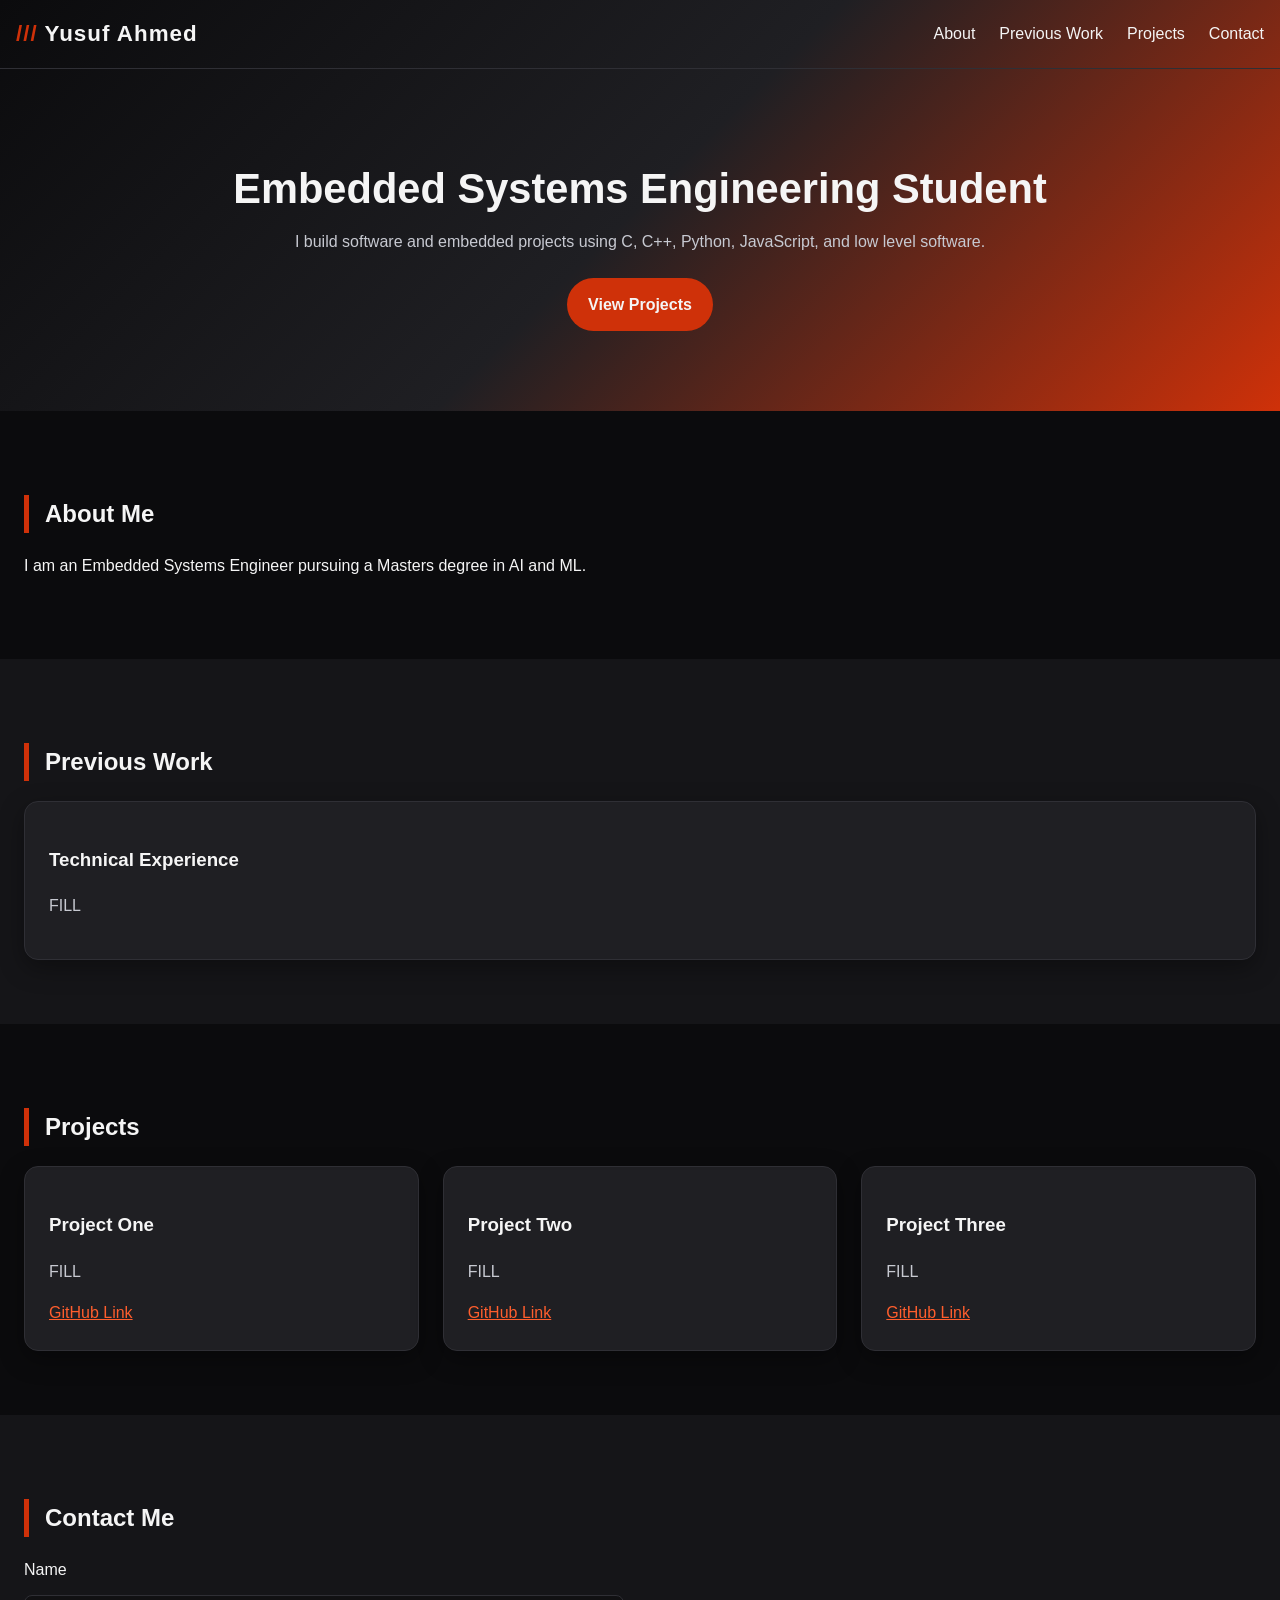
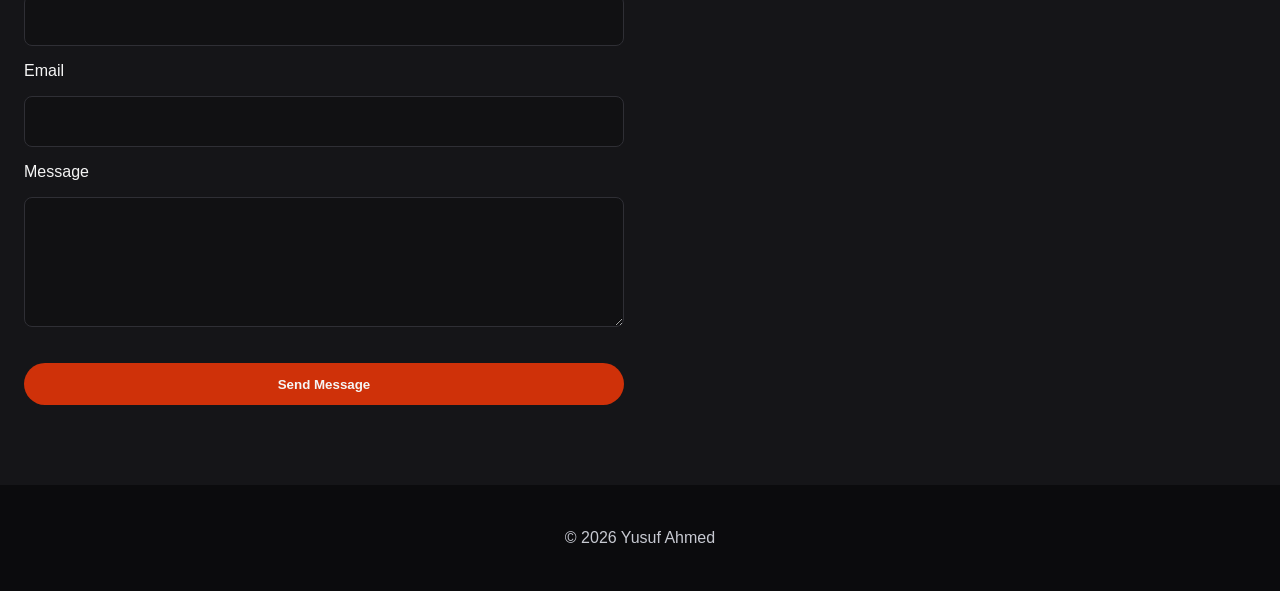
==== index.html @ 7efd563d "Added readme, applied F1 color theme and design" ====
<!doctype html>
<html lang="en">
  <head>
    <meta charset="UTF-8" />
    <meta name="viewport" content="width=device-width, initial-scale=1.0" />
    <title>Yusuf Ahmed | Portfolio</title>
    <link rel="stylesheet" href="styles.css" />
    <script src="script.js" defer></script>
  </head>
  <body>
    <header>
      <nav class="navbar">
        <h1 class="logo">Yusuf Ahmed</h1>

        <button class="menu-toggle" aria-label="Toggle navigation">☰</button>

        <ul class="nav-links">
          <li><a href="#about">About</a></li>
          <li><a href="#work">Previous Work</a></li>
          <li><a href="#projects">Projects</a></li>
          <li><a href="#contact">Contact</a></li>
        </ul>
      </nav>

      <section class="hero">
        <h2>Embedded Systems Engineering Student</h2>
        <p>
          I build software and embedded projects using C, C++, Python,
          JavaScript, and low level software.
        </p>
        <a href="#projects" class="button">View Projects</a>
      </section>
    </header>

    <main>
      <section id="about" class="section">
        <h2>About Me</h2>
        <p>
          I am an Embedded Systems Engineer pursuing a Masters degree in AI and
          ML.
        </p>
      </section>

      <section id="work" class="section alt-section">
        <h2>Previous Work</h2>
        <div class="card">
          <h3>Technical Experience</h3>
          <p>FILL</p>
        </div>
      </section>

      <section id="projects" class="section">
        <h2>Projects</h2>

        <div class="project-grid">
          <article class="card">
            <h3>Project One</h3>
            <p>FILL</p>
            <a href="#" target="_blank">GitHub Link</a>
          </article>

          <article class="card">
            <h3>Project Two</h3>
            <p>FILL</p>
            <a href="#" target="_blank">GitHub Link</a>
          </article>

          <article class="card">
            <h3>Project Three</h3>
            <p>FILL</p>
            <a href="#" target="_blank">GitHub Link</a>
          </article>
        </div>
      </section>

      <section id="contact" class="section alt-section">
        <h2>Contact Me</h2>

        <form id="contact-form">
          <label for="name">Name</label>
          <input type="text" id="name" name="name" />

          <label for="email">Email</label>
          <input type="email" id="email" name="email" />

          <label for="message">Message</label>
          <textarea id="message" name="message"></textarea>

          <button type="submit" class="button">Send Message</button>
        </form>

        <p id="form-status" aria-live="polite"></p>
      </section>
    </main>

    <footer>
      <p>&copy; 2026 Yusuf Ahmed</p>
    </footer>
  </body>
</html>
---- styles.css ----
:root {
  --c-text: #f5f5f5;
  --c-muted: #c7c9d1;
  --c-bg: #0b0b0d;
  --c-bg-alt: #151518;
  --c-card: #1f1f23;
  --c-border: #2f2f35;
  --c-rev: #cf3109;
  --c-rev-bright: #ff5e2d;
  --c-input-bg: #111113;
  --c-shadow: rgba(0, 0, 0, 0.35);
}

* {
  box-sizing: border-box;
}

html {
  scroll-behavior: smooth;
}

body {
  margin: 0;
  font-family: Arial, Helvetica, sans-serif;
  line-height: 1.6;
  color: var(--c-text);
  background-color: var(--c-bg);
}

header {
  background: linear-gradient(135deg, var(--c-bg), var(--c-card), var(--c-rev));
  color: var(--c-text);
}

.navbar {
  display: flex;
  justify-content: space-between;
  align-items: center;
  padding: 1rem;
  border-bottom: 1px solid var(--c-border);
}

.logo {
  margin: 0;
  font-size: 1.4rem;
  letter-spacing: 1px;
}

.logo::before {
  content: "/// ";
  color: var(--c-rev);
}

.nav-links {
  display: flex;
  gap: 1.5rem;
  list-style: none;
  margin: 0;
  padding: 0;
}

.nav-links a {
  color: var(--c-text);
  text-decoration: none;
}

.nav-links a:hover {
  color: var(--c-rev-bright);
}

.menu-toggle {
  display: none;
  font-size: 1.5rem;
  background: none;
  color: var(--c-text);
  border: none;
  cursor: pointer;
}

.hero {
  padding: 6rem 1.5rem 5rem;
  text-align: center;
}

.hero h2 {
  max-width: 850px;
  margin: 0 auto 1rem;
  font-size: 2.6rem;
  line-height: 1.15;
}

.hero p {
  max-width: 700px;
  margin: 0 auto;
  color: var(--c-muted);
}

.button {
  display: inline-block;
  margin-top: 1.5rem;
  padding: 0.85rem 1.35rem;
  background-color: var(--c-rev);
  color: var(--c-text);
  text-decoration: none;
  border: none;
  border-radius: 999px;
  cursor: pointer;
  font-weight: bold;
}

.button:hover {
  background-color: var(--c-rev-bright);
}

.section {
  padding: 4rem 1.5rem;
  background-color: var(--c-bg);
}

.alt-section {
  background-color: var(--c-bg-alt);
}

.section h2 {
  border-left: 5px solid var(--c-rev);
  padding-left: 1rem;
}

.card {
  background: var(--c-card);
  padding: 1.5rem;
  border-radius: 14px;
  border: 1px solid var(--c-border);
  box-shadow: 0 8px 24px var(--c-shadow);
}

.card h3 {
  color: var(--c-text);
}

.card p {
  color: var(--c-muted);
}

.card a {
  color: var(--c-rev-bright);
}

.project-grid {
  display: grid;
  grid-template-columns: repeat(3, 1fr);
  gap: 1.5rem;
}

form {
  max-width: 600px;
  display: flex;
  flex-direction: column;
  gap: 0.75rem;
}

input,
textarea {
  padding: 0.75rem;
  border: 1px solid var(--c-border);
  border-radius: 8px;
  font: inherit;
  background-color: var(--c-input-bg);
  color: var(--c-text);
}

input:focus,
textarea:focus {
  outline: 2px solid var(--c-rev);
}

textarea {
  min-height: 130px;
}

#form-status {
  font-weight: bold;
  margin-top: 1rem;
}

footer {
  text-align: center;
  padding: 1.5rem;
  background: var(--c-bg);
  color: var(--c-muted);
}

@media (max-width: 768px) {
  .menu-toggle {
    display: block;
  }

  .nav-links {
    display: none;
    flex-direction: column;
    width: 100%;
    margin-top: 1rem;
  }

  .nav-links.show {
    display: flex;
  }

  .navbar {
    align-items: flex-start;
    flex-wrap: wrap;
  }

  .project-grid {
    grid-template-columns: 1fr;
  }

  .hero {
    padding: 4rem 1.5rem;
  }

  .section {
    padding: 3rem 1.5rem;
  }

  .hero h2 {
    font-size: 1.9rem;
  }
}
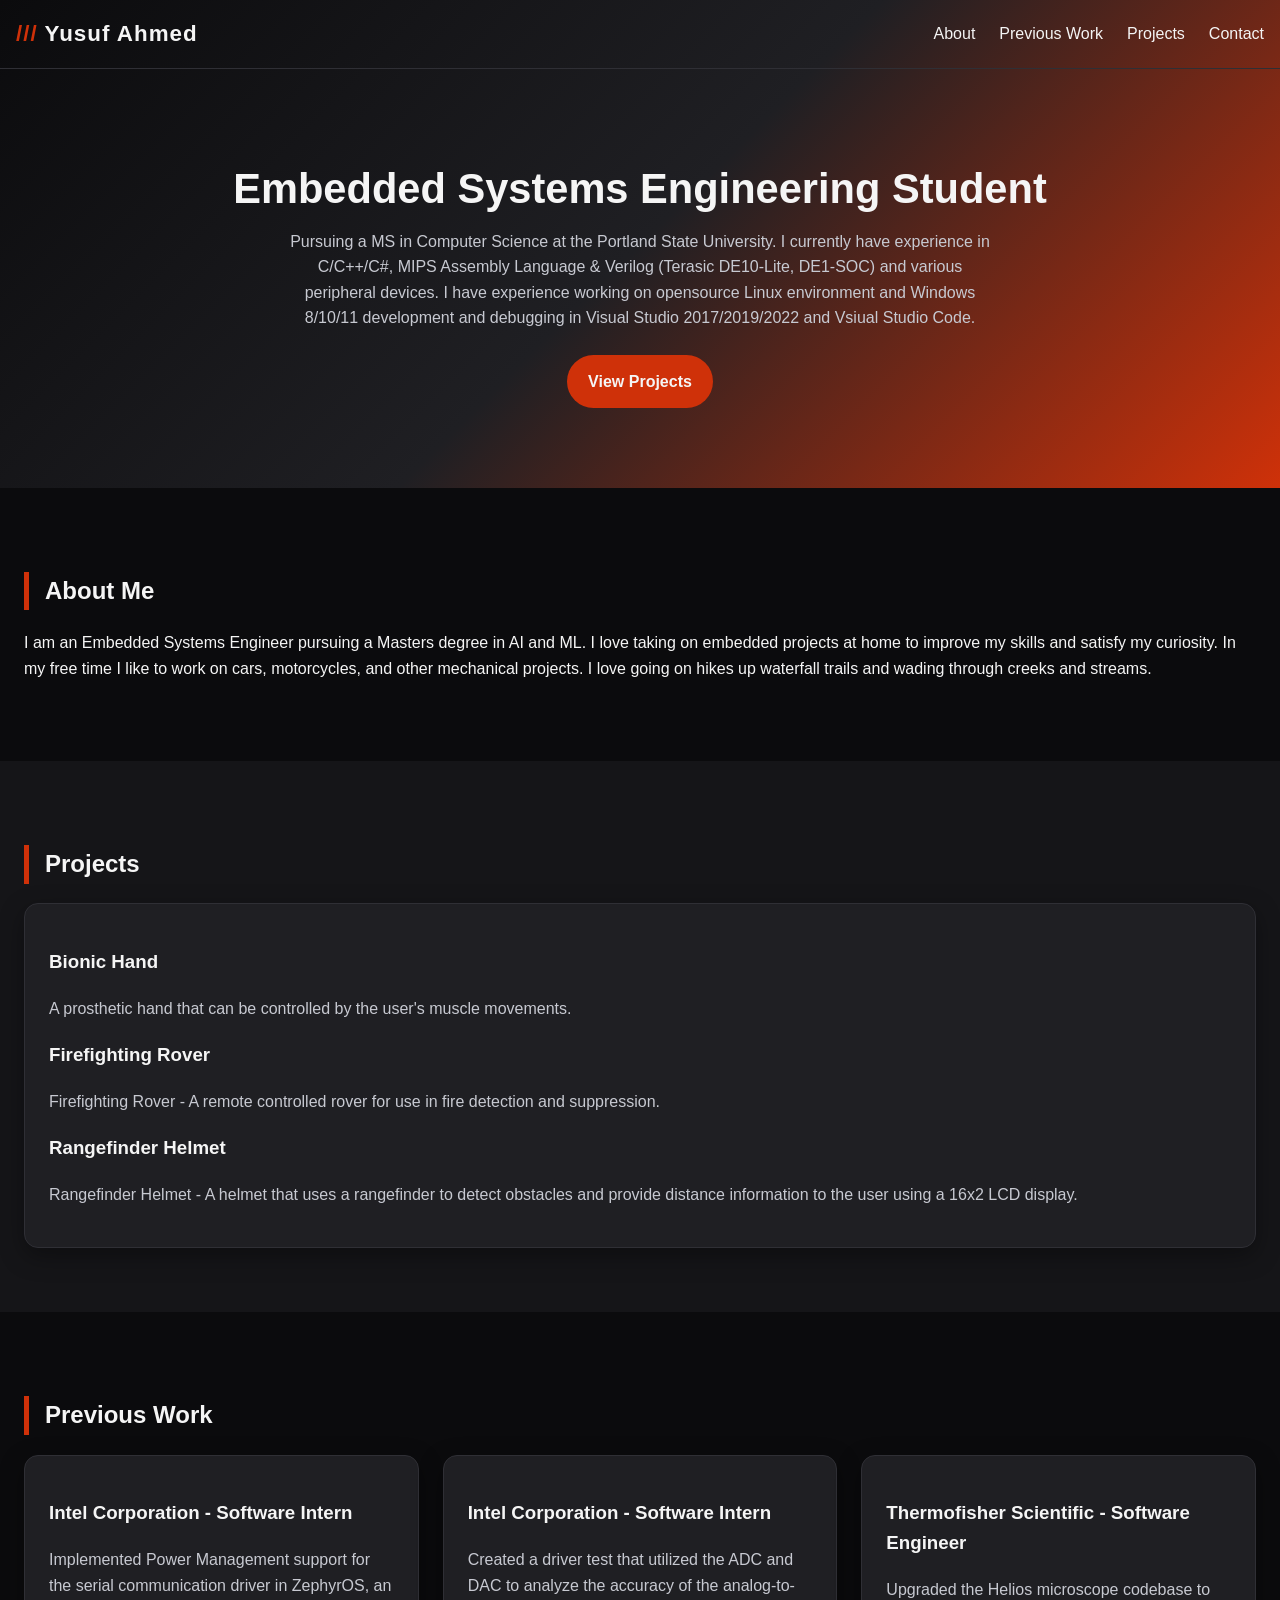
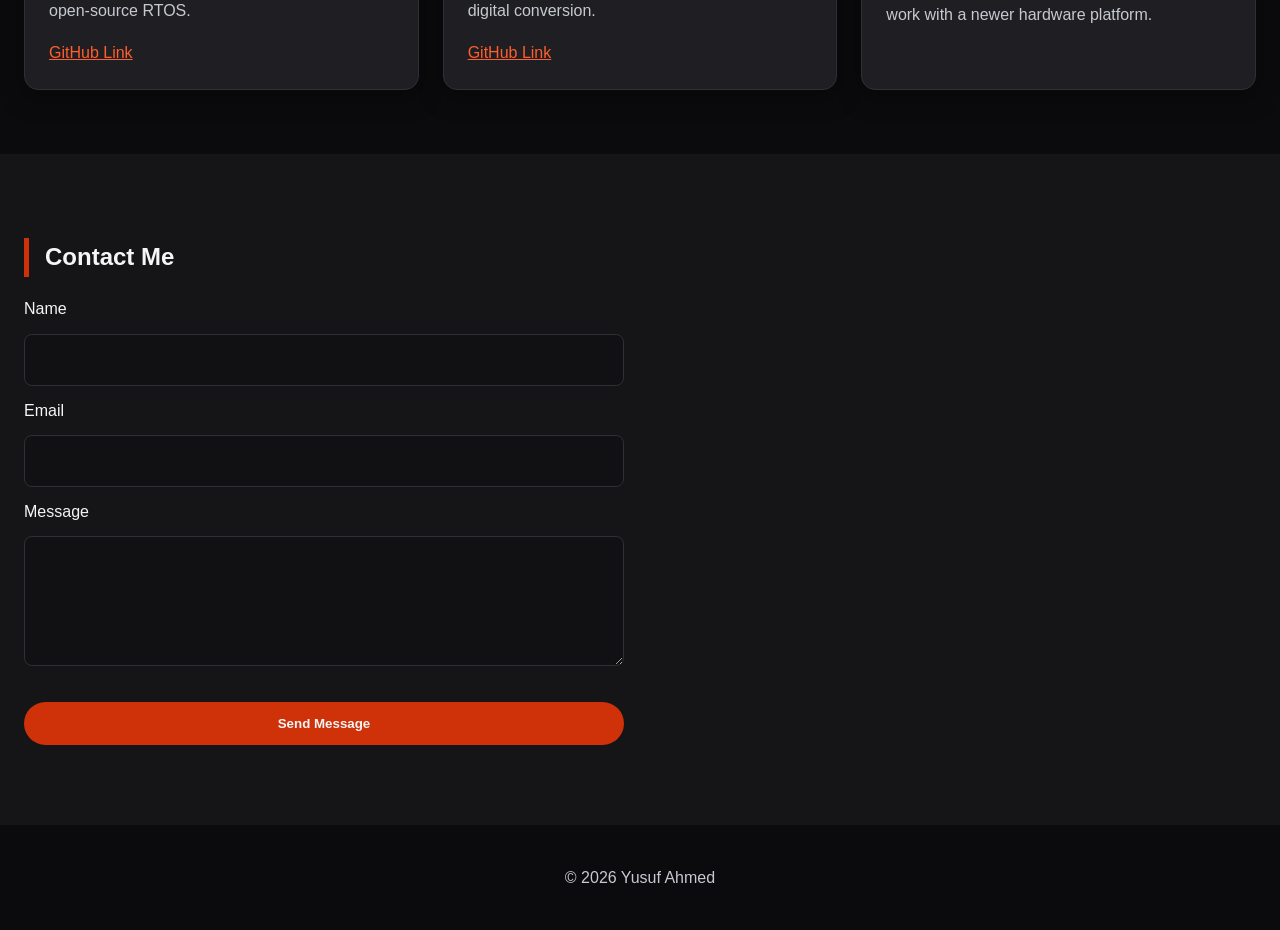
==== commit c3e0596c: "switched projects and work experience to better match my background, filled in some data in all area" ====
--- a/index.html
+++ b/index.html
@@ -25,10 +25,14 @@
       <section class="hero">
         <h2>Embedded Systems Engineering Student</h2>
         <p>
-          I build software and embedded projects using C, C++, Python,
-          JavaScript, and low level software.
+          Pursuing a MS in Computer Science at the Portland State University. I
+          currently have experience in C/C++/C#, MIPS Assembly Language &
+          Verilog (Terasic DE10-Lite, DE1-SOC) and various peripheral devices. I
+          have experience working on opensource Linux environment and Windows
+          8/10/11 development and debugging in Visual Studio 2017/2019/2022 and
+          Vsiual Studio Code.
+          <a href="#projects" class="button">View Projects</a>
         </p>
-        <a href="#projects" class="button">View Projects</a>
       </section>
     </header>
 
@@ -37,38 +41,70 @@
         <h2>About Me</h2>
         <p>
           I am an Embedded Systems Engineer pursuing a Masters degree in AI and
-          ML.
+          ML. I love taking on embedded projects at home to improve my skills
+          and satisfy my curiosity. In my free time I like to work on cars,
+          motorcycles, and other mechanical projects. I love going on hikes up
+          waterfall trails and wading through creeks and streams.
         </p>
       </section>
 
-      <section id="work" class="section alt-section">
-        <h2>Previous Work</h2>
+      <section id="projects" class="section alt-section">
+        <h2>Projects</h2>
         <div class="card">
-          <h3>Technical Experience</h3>
-          <p>FILL</p>
+          <h3>Bionic Hand</h3>
+          <p>
+            A prosthetic hand that can be controlled by the user's muscle
+            movements.
+          </p>
+          <h3>Firefighting Rover</h3>
+          <p>
+            Firefighting Rover - A remote controlled rover for use in fire
+            detection and suppression.
+          </p>
+          <h3>Rangefinder Helmet</h3>
+          <p>
+            Rangefinder Helmet - A helmet that uses a rangefinder to detect
+            obstacles and provide distance information to the user using a 16x2
+            LCD display.
+          </p>
         </div>
       </section>
 
-      <section id="projects" class="section">
-        <h2>Projects</h2>
-
+      <section id="work" class="section">
+        <h2>Previous Work</h2>
         <div class="project-grid">
           <article class="card">
-            <h3>Project One</h3>
-            <p>FILL</p>
-            <a href="#" target="_blank">GitHub Link</a>
+            <h3>Intel Corporation - Software Intern</h3>
+            <p>
+              Implemented Power Management support for the serial communication
+              driver in ZephyrOS, an open-source RTOS.
+            </p>
+            <a
+              href="https://github.com/zephyrproject-rtos/zephyr/commit/3f0fc7fe6b8ff6fc7ca6cccbd40c4fb7349f5fe3"
+              target="_blank"
+              >GitHub Link</a
+            >
           </article>
 
           <article class="card">
-            <h3>Project Two</h3>
-            <p>FILL</p>
-            <a href="#" target="_blank">GitHub Link</a>
+            <h3>Intel Corporation - Software Intern</h3>
+            <p>
+              Created a driver test that utilized the ADC and DAC to analyze the
+              accuracy of the analog-to-digital conversion.
+            </p>
+            <a
+              href="https://github.com/zephyrproject-rtos/zephyr/commit/f22d30b853ebbf2189874e088586ce1f59cdff1e"
+              target="_blank"
+              >GitHub Link</a
+            >
           </article>
 
           <article class="card">
-            <h3>Project Three</h3>
-            <p>FILL</p>
-            <a href="#" target="_blank">GitHub Link</a>
+            <h3>Thermofisher Scientific - Software Engineer</h3>
+            <p>
+              Upgraded the Helios microscope codebase to work with a newer
+              hardware platform.
+            </p>
           </article>
         </div>
       </section>
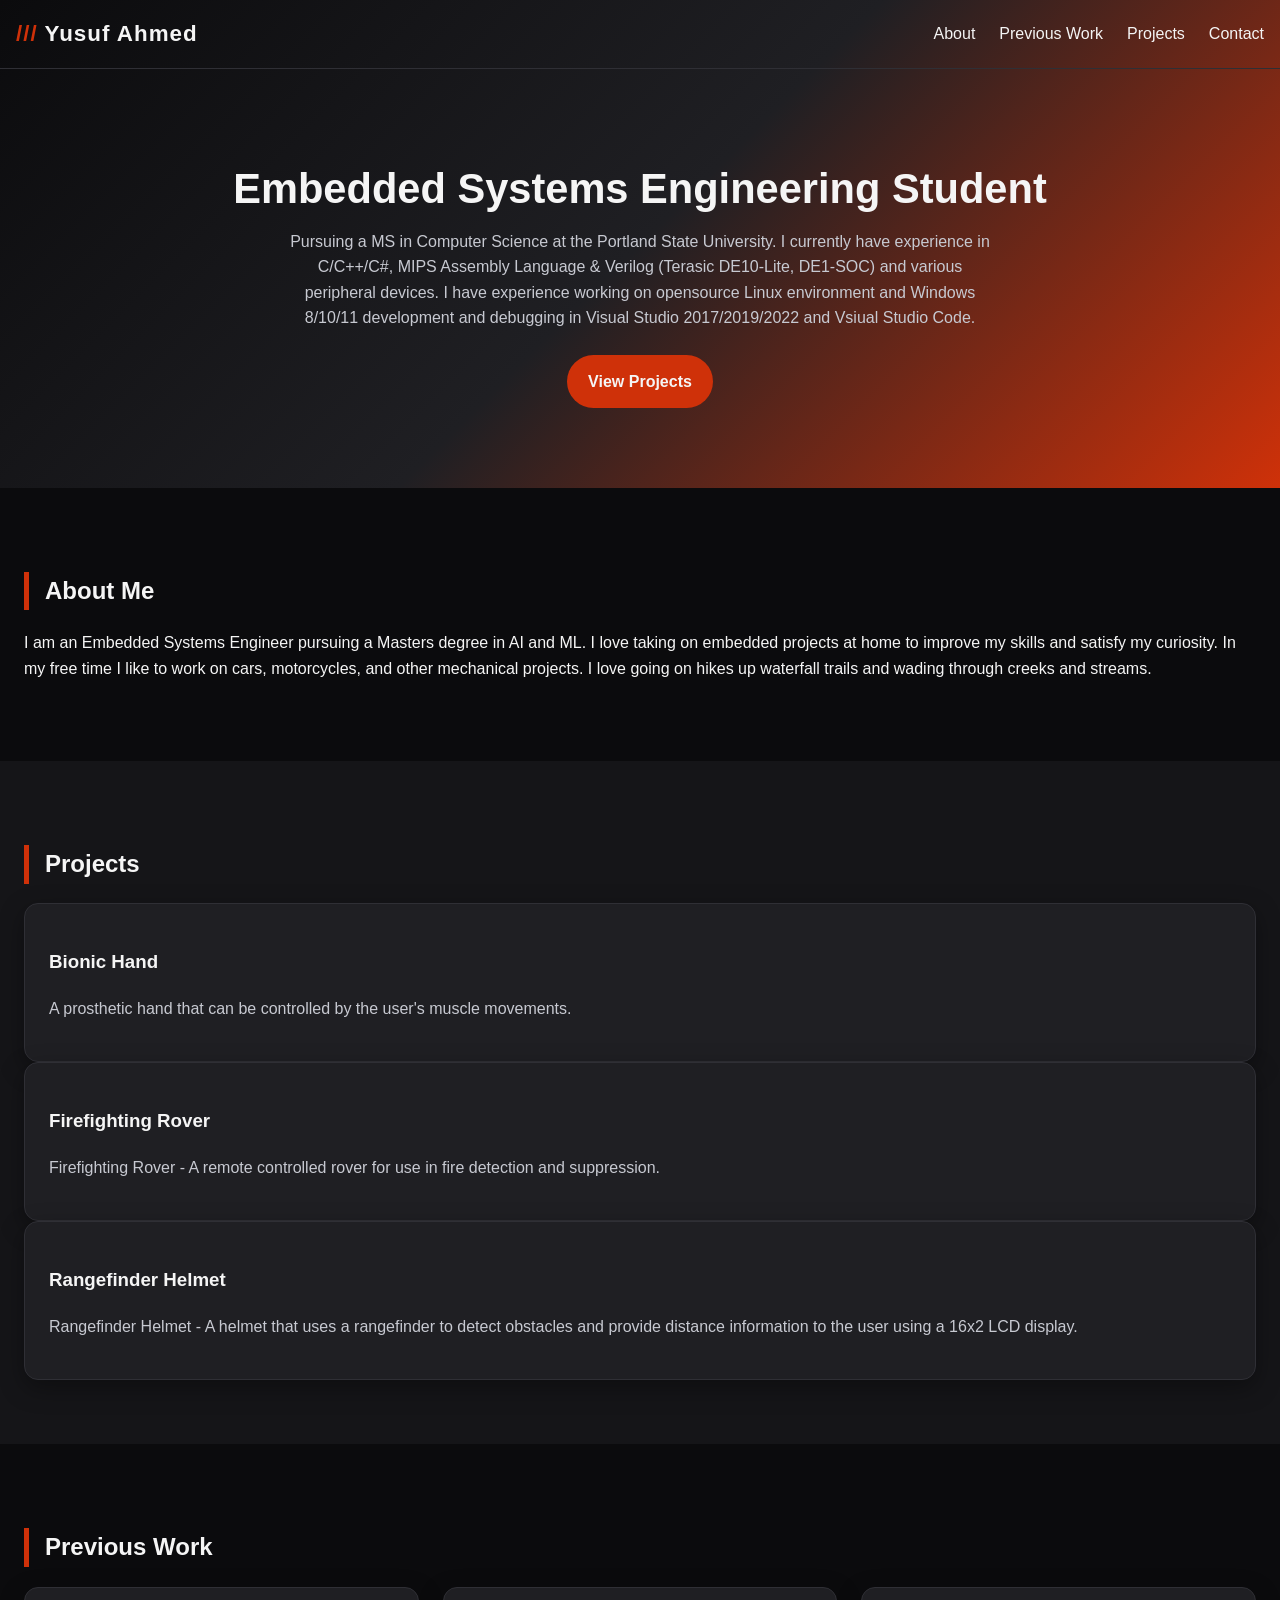
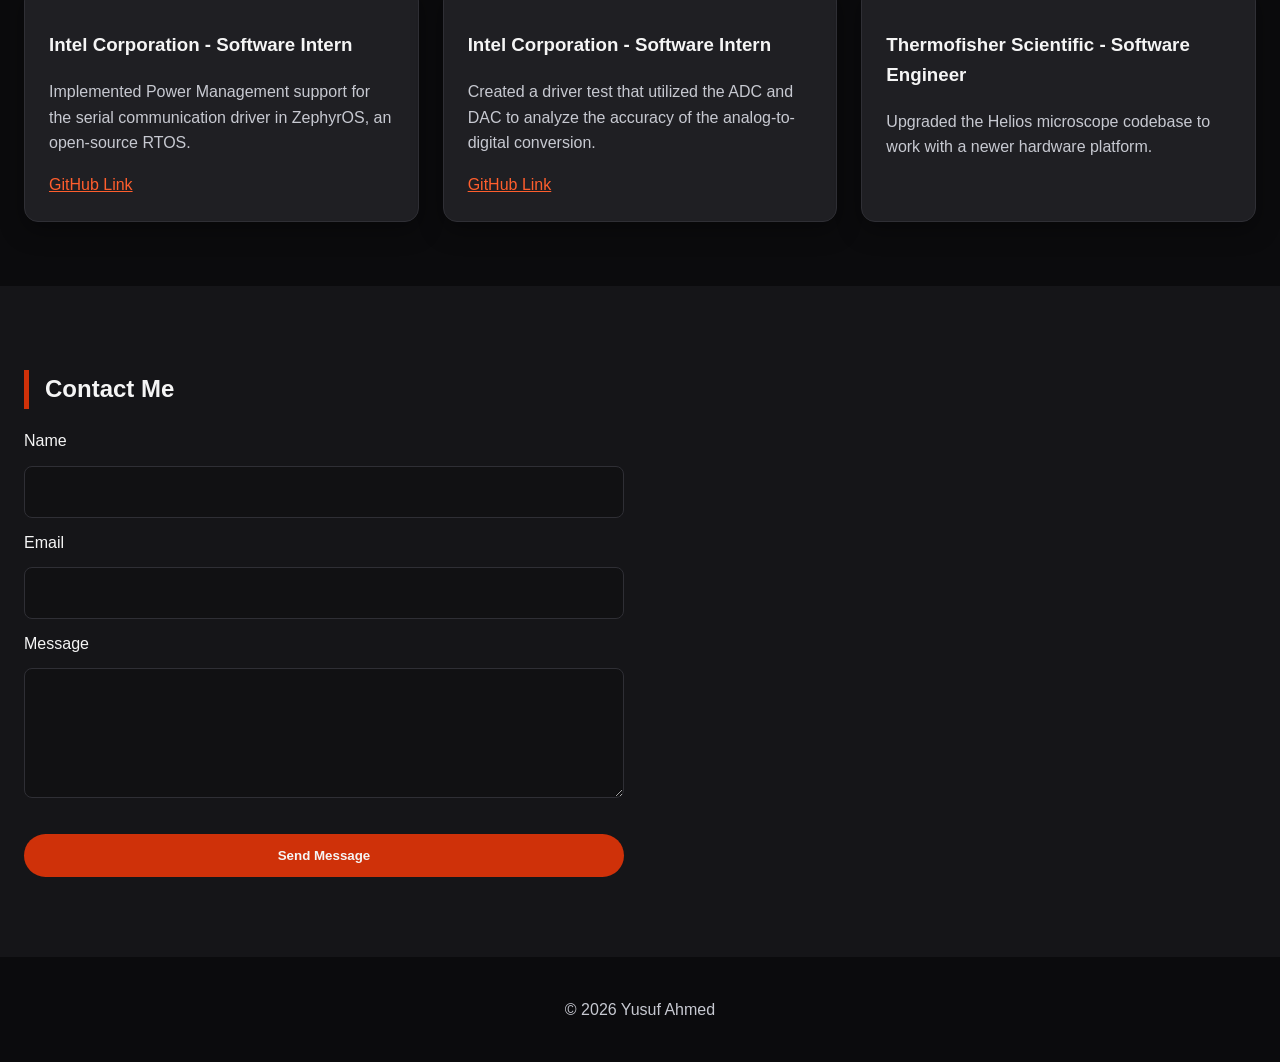
==== commit 53e1c487: "Separated projects out into their own cards" ====
--- a/index.html
+++ b/index.html
@@ -50,24 +50,28 @@
 
       <section id="projects" class="section alt-section">
         <h2>Projects</h2>
-        <div class="card">
+        <article class="card">
           <h3>Bionic Hand</h3>
           <p>
             A prosthetic hand that can be controlled by the user's muscle
             movements.
           </p>
+        </article>
+        <article class="card">
           <h3>Firefighting Rover</h3>
           <p>
             Firefighting Rover - A remote controlled rover for use in fire
             detection and suppression.
           </p>
+        </article>
+        <article class="card">
           <h3>Rangefinder Helmet</h3>
           <p>
             Rangefinder Helmet - A helmet that uses a rangefinder to detect
             obstacles and provide distance information to the user using a 16x2
             LCD display.
           </p>
-        </div>
+        </article>
       </section>
 
       <section id="work" class="section">
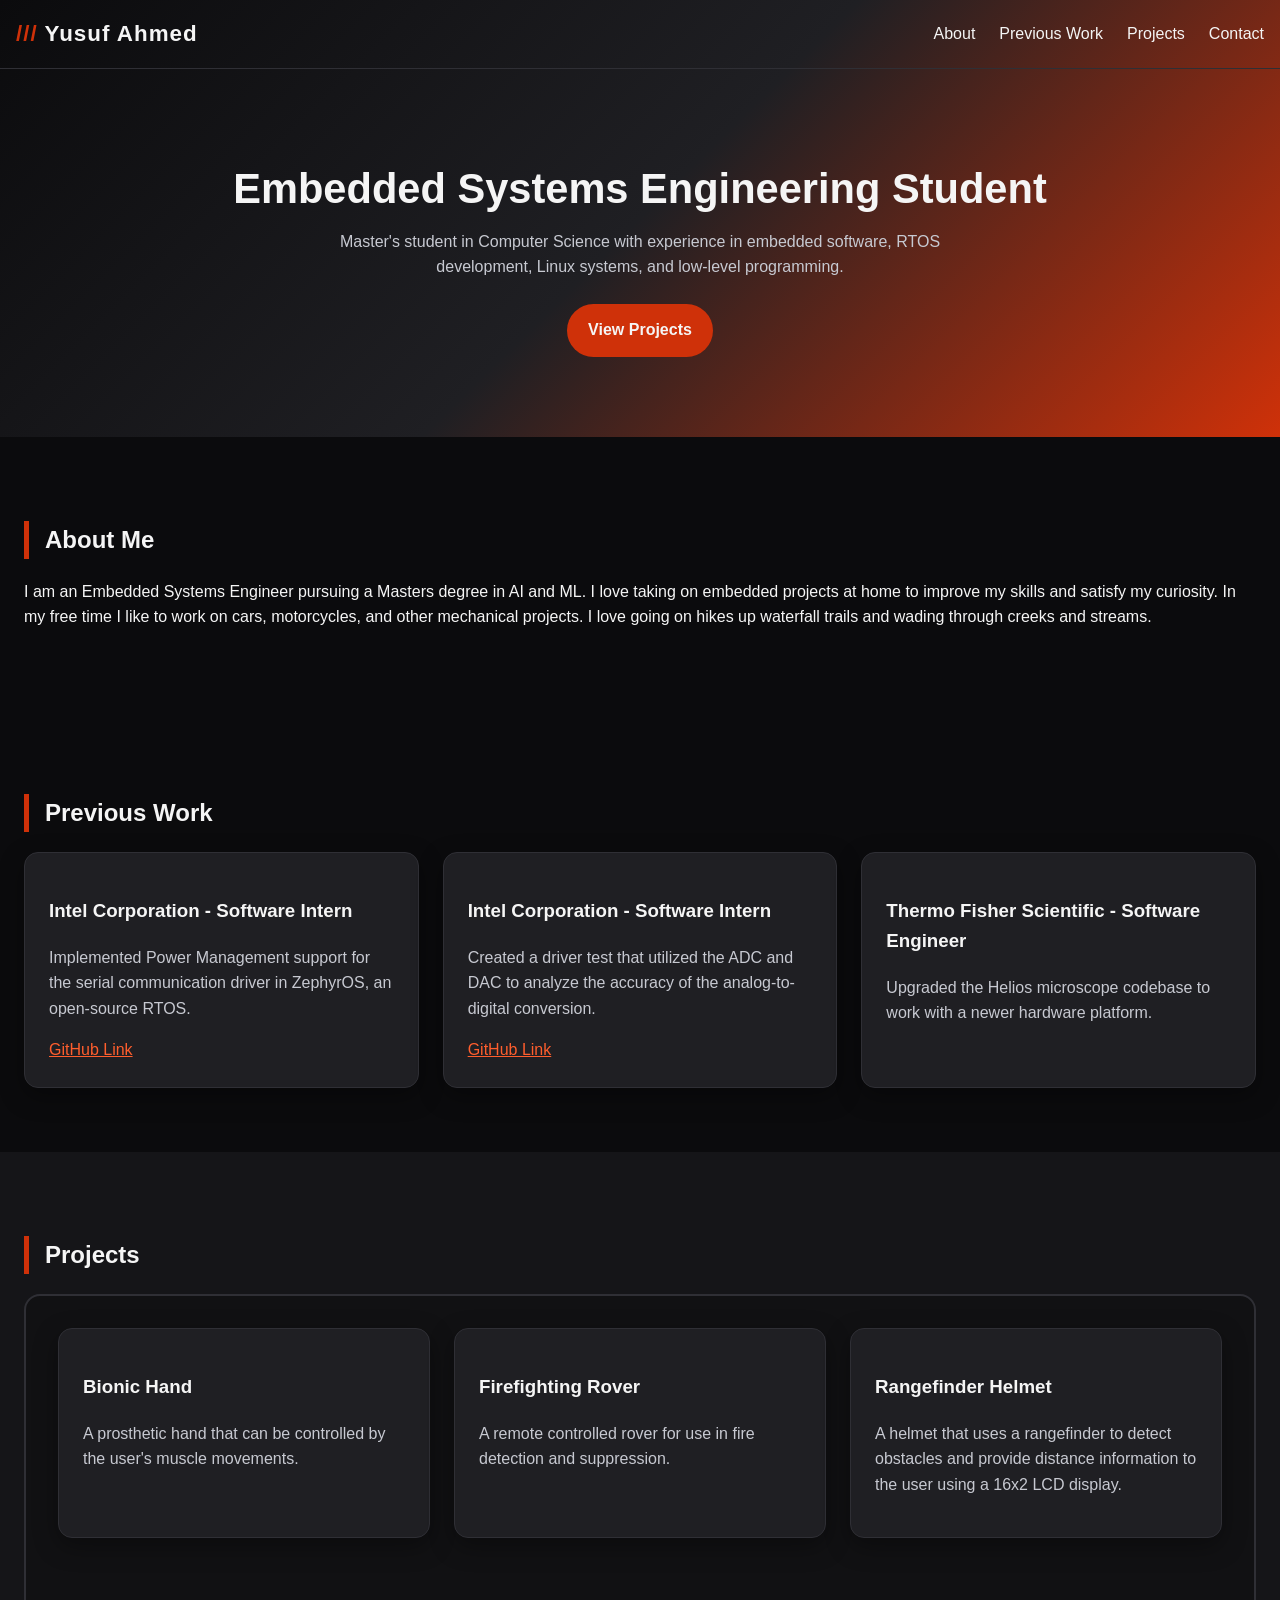
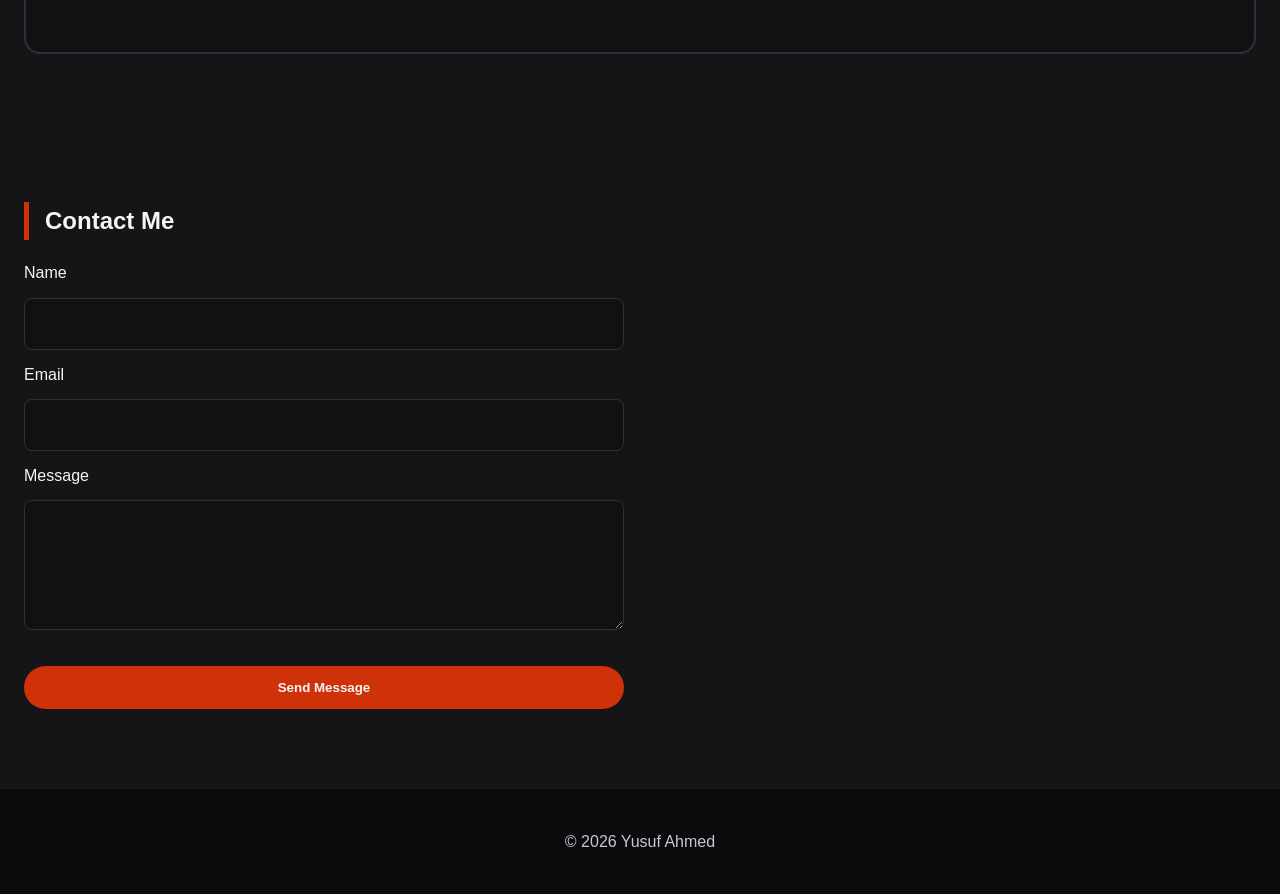
==== commit 44fbca64: "Added garage opening animation to project cards" ====
--- a/index.html
+++ b/index.html
@@ -7,6 +7,7 @@
     <link rel="stylesheet" href="styles.css" />
     <script src="script.js" defer></script>
   </head>
+
   <body>
     <header>
       <nav class="navbar">
@@ -25,14 +26,10 @@
       <section class="hero">
         <h2>Embedded Systems Engineering Student</h2>
         <p>
-          Pursuing a MS in Computer Science at the Portland State University. I
-          currently have experience in C/C++/C#, MIPS Assembly Language &
-          Verilog (Terasic DE10-Lite, DE1-SOC) and various peripheral devices. I
-          have experience working on opensource Linux environment and Windows
-          8/10/11 development and debugging in Visual Studio 2017/2019/2022 and
-          Vsiual Studio Code.
-          <a href="#projects" class="button">View Projects</a>
+          Master's student in Computer Science with experience in embedded
+          software, RTOS development, Linux systems, and low-level programming.
         </p>
+        <a href="#projects" class="button">View Projects</a>
       </section>
     </header>
 
@@ -48,34 +45,9 @@
         </p>
       </section>
 
-      <section id="projects" class="section alt-section">
-        <h2>Projects</h2>
-        <article class="card">
-          <h3>Bionic Hand</h3>
-          <p>
-            A prosthetic hand that can be controlled by the user's muscle
-            movements.
-          </p>
-        </article>
-        <article class="card">
-          <h3>Firefighting Rover</h3>
-          <p>
-            Firefighting Rover - A remote controlled rover for use in fire
-            detection and suppression.
-          </p>
-        </article>
-        <article class="card">
-          <h3>Rangefinder Helmet</h3>
-          <p>
-            Rangefinder Helmet - A helmet that uses a rangefinder to detect
-            obstacles and provide distance information to the user using a 16x2
-            LCD display.
-          </p>
-        </article>
-      </section>
-
       <section id="work" class="section">
         <h2>Previous Work</h2>
+
         <div class="project-grid">
           <article class="card">
             <h3>Intel Corporation - Software Intern</h3>
@@ -86,6 +58,7 @@
             <a
               href="https://github.com/zephyrproject-rtos/zephyr/commit/3f0fc7fe6b8ff6fc7ca6cccbd40c4fb7349f5fe3"
               target="_blank"
+              rel="noopener noreferrer"
               >GitHub Link</a
             >
           </article>
@@ -99,17 +72,54 @@
             <a
               href="https://github.com/zephyrproject-rtos/zephyr/commit/f22d30b853ebbf2189874e088586ce1f59cdff1e"
               target="_blank"
+              rel="noopener noreferrer"
               >GitHub Link</a
             >
           </article>
 
           <article class="card">
-            <h3>Thermofisher Scientific - Software Engineer</h3>
+            <h3>Thermo Fisher Scientific - Software Engineer</h3>
             <p>
               Upgraded the Helios microscope codebase to work with a newer
               hardware platform.
             </p>
           </article>
+        </div>
+      </section>
+
+      <section id="projects" class="section alt-section garage-section">
+        <h2>Projects</h2>
+
+        <div class="garage">
+          <div class="garage-door">
+            <p>Project Garage</p>
+          </div>
+
+          <div class="project-grid garage-content">
+            <article class="card">
+              <h3>Bionic Hand</h3>
+              <p>
+                A prosthetic hand that can be controlled by the user's muscle
+                movements.
+              </p>
+            </article>
+
+            <article class="card">
+              <h3>Firefighting Rover</h3>
+              <p>
+                A remote controlled rover for use in fire detection and
+                suppression.
+              </p>
+            </article>
+
+            <article class="card">
+              <h3>Rangefinder Helmet</h3>
+              <p>
+                A helmet that uses a rangefinder to detect obstacles and provide
+                distance information to the user using a 16x2 LCD display.
+              </p>
+            </article>
+          </div>
         </div>
       </section>
 
--- a/styles.css
+++ b/styles.css
@@ -227,3 +227,55 @@
     font-size: 1.9rem;
   }
 }
+
+.garage {
+  position: relative;
+  overflow: hidden;
+  min-height: 360px;
+  border: 2px solid #2f2f35;
+  border-radius: 16px;
+  background-color: #111113;
+}
+
+.garage-door {
+  position: absolute;
+  inset: 0;
+  z-index: 2;
+  display: flex;
+  justify-content: center;
+  align-items: center;
+  background: repeating-linear-gradient(
+    to bottom,
+    #2f2f35,
+    #2f2f35 18px,
+    #1f1f23 18px,
+    #1f1f23 36px
+  );
+  border-bottom: 4px solid #b11226;
+  transition: transform 0.25s ease;
+}
+
+.garage-door p {
+  color: #f5f5f5;
+  font-weight: bold;
+  letter-spacing: 3px;
+  text-transform: uppercase;
+}
+
+.garage-content {
+  opacity: 0;
+  transform: translateY(30px);
+  padding: 2rem;
+  transition:
+    opacity 0.8s ease,
+    transform 0.8s ease;
+}
+
+.garage.open .garage-door {
+  transform: translateY(-100%);
+}
+
+.garage.open .garage-content {
+  opacity: 1;
+  transform: translateY(0);
+}
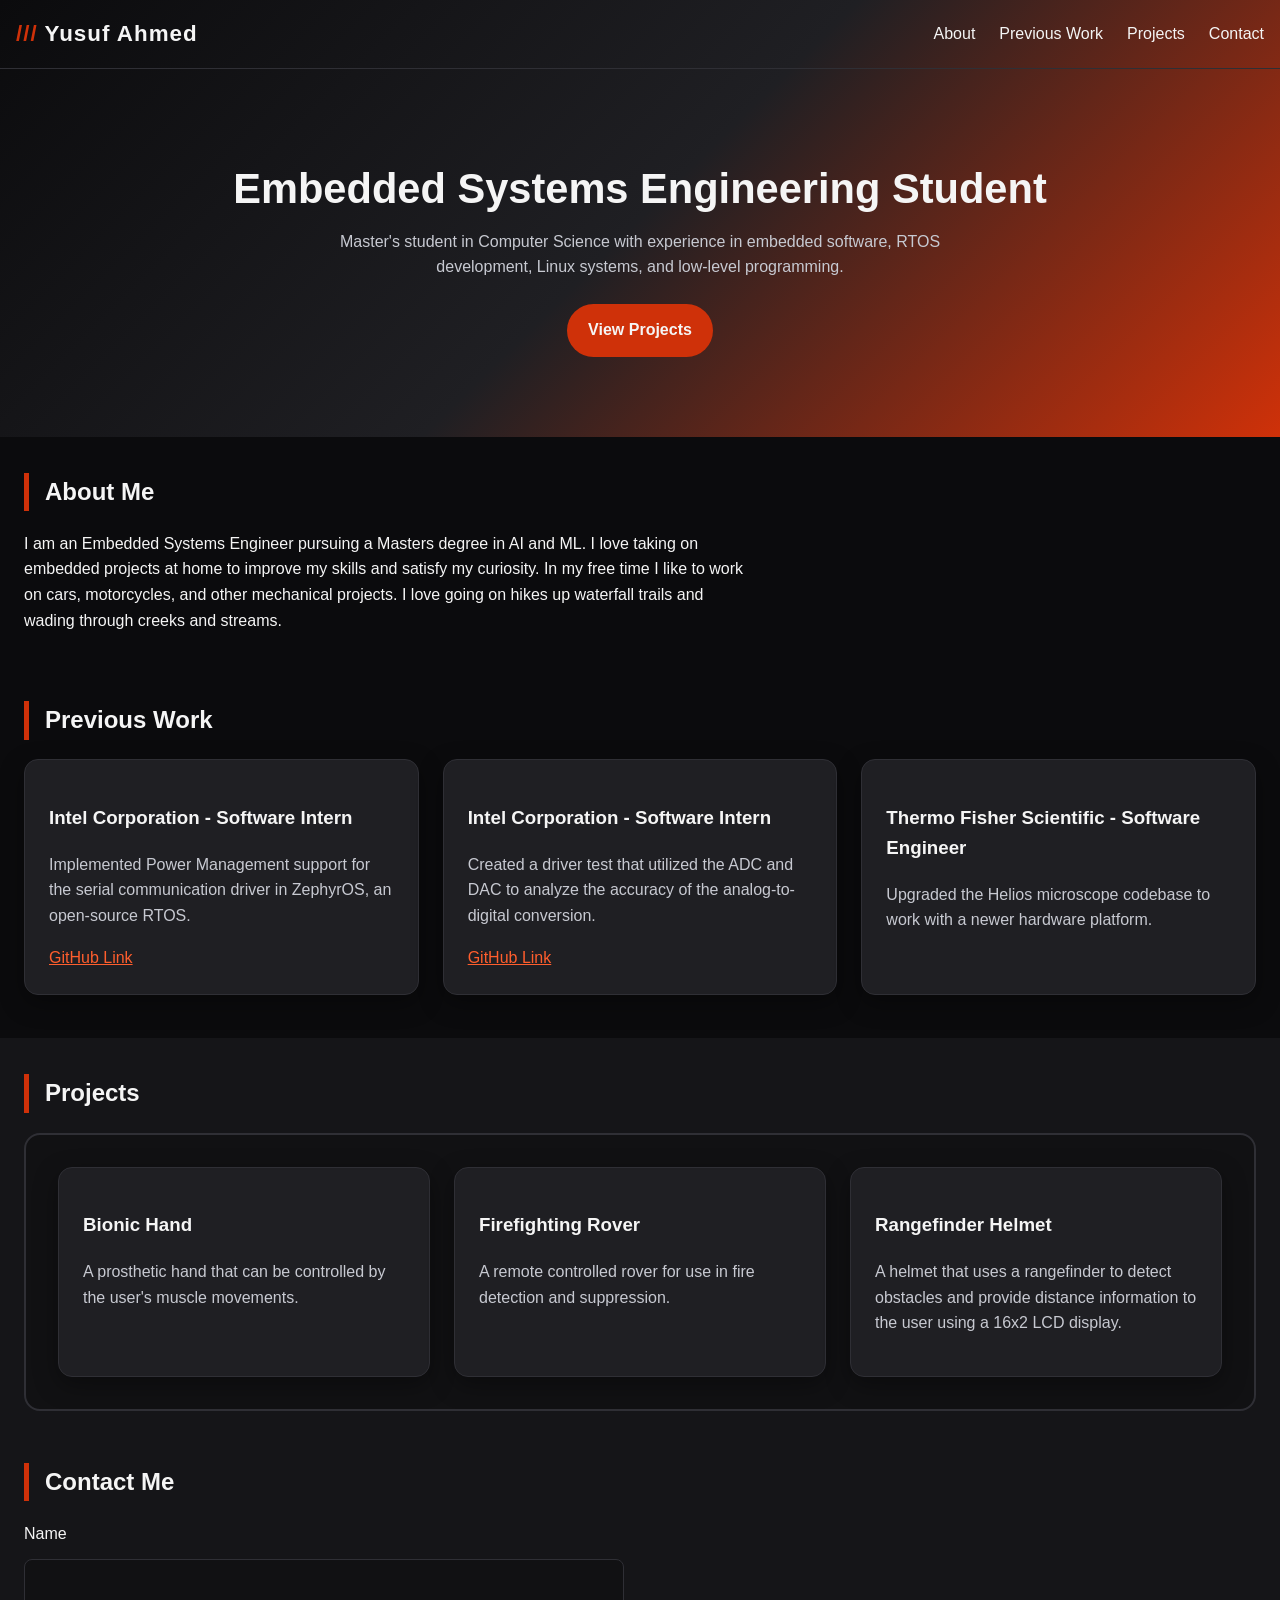
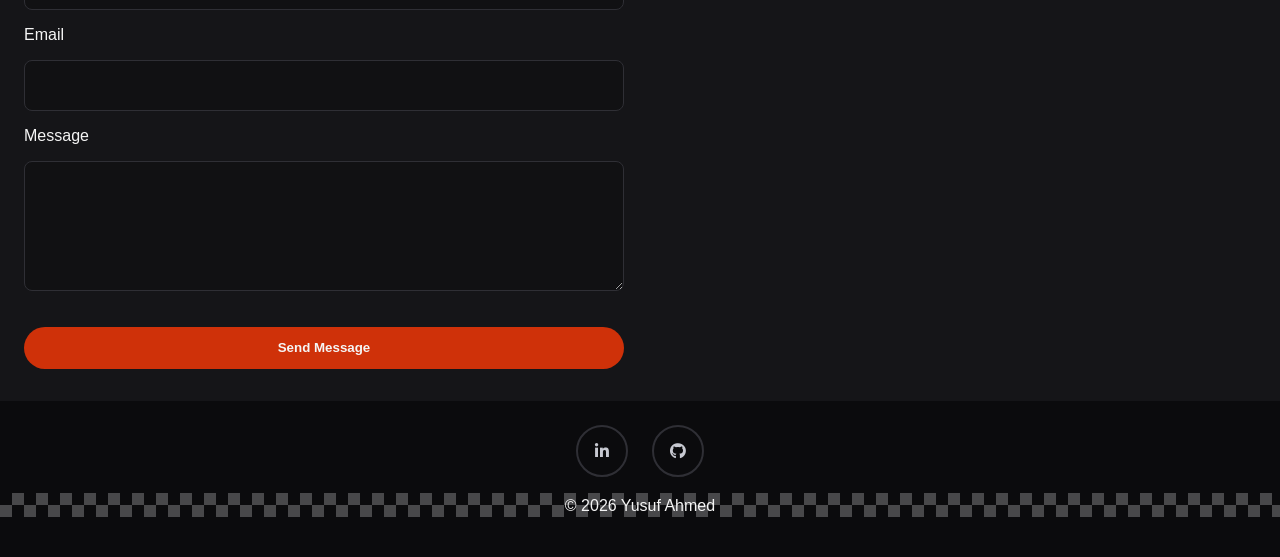
==== commit 23194a6e: "Added hover-responsive social buttons at the footer with some other small changes" ====
--- a/index.html
+++ b/index.html
@@ -6,6 +6,10 @@
     <title>Yusuf Ahmed | Portfolio</title>
     <link rel="stylesheet" href="styles.css" />
     <script src="script.js" defer></script>
+    <link
+      rel="stylesheet"
+      href="https://cdnjs.cloudflare.com/ajax/libs/font-awesome/6.5.1/css/all.min.css"
+    />
   </head>
 
   <body>
@@ -34,7 +38,7 @@
     </header>
 
     <main>
-      <section id="about" class="section">
+      <section id="about" class="section about-me">
         <h2>About Me</h2>
         <p>
           I am an Embedded Systems Engineer pursuing a Masters degree in AI and
@@ -125,7 +129,6 @@
 
       <section id="contact" class="section alt-section">
         <h2>Contact Me</h2>
-
         <form id="contact-form">
           <label for="name">Name</label>
           <input type="text" id="name" name="name" />
@@ -138,13 +141,32 @@
 
           <button type="submit" class="button">Send Message</button>
         </form>
-
         <p id="form-status" aria-live="polite"></p>
       </section>
     </main>
 
     <footer>
-      <p>&copy; 2026 Yusuf Ahmed</p>
+      <div class="social-links">
+        <a
+          href="https://www.linkedin.com/in/muhammed-yusuf-ahmed/"
+          target="_blank"
+          rel="noopener noreferrer"
+          aria-label="LinkedIn profile"
+        >
+          <i class="fa-brands fa-linkedin-in"></i>
+        </a>
+
+        <a
+          href="https://github.com/FloppsMcGee"
+          target="_blank"
+          rel="noopener noreferrer"
+          aria-label="GitHub profile"
+        >
+          <i class="fa-brands fa-github"></i>
+        </a>
+      </div>
+
+      <p class="checkered-flag" aria-hidden="true">&copy; 2026 Yusuf Ahmed</p>
     </footer>
   </body>
 </html>
--- a/styles.css
+++ b/styles.css
@@ -17,6 +17,7 @@
 
 html {
   scroll-behavior: smooth;
+  scrollbar-width: none;
 }
 
 body {
@@ -25,6 +26,10 @@
   line-height: 1.6;
   color: var(--c-text);
   background-color: var(--c-bg);
+  -ms-overflow-style: none;
+}
+body::-webkit-scrollbar {
+  display: none;
 }
 
 header {
@@ -113,7 +118,7 @@
 }
 
 .section {
-  padding: 4rem 1.5rem;
+  padding: 1rem 1.5rem;
   background-color: var(--c-bg);
 }
 
@@ -219,10 +224,6 @@
     padding: 4rem 1.5rem;
   }
 
-  .section {
-    padding: 3rem 1.5rem;
-  }
-
   .hero h2 {
     font-size: 1.9rem;
   }
@@ -231,7 +232,7 @@
 .garage {
   position: relative;
   overflow: hidden;
-  min-height: 360px;
+  min-height: 220px;
   border: 2px solid #2f2f35;
   border-radius: 16px;
   background-color: #111113;
@@ -246,13 +247,13 @@
   align-items: center;
   background: repeating-linear-gradient(
     to bottom,
-    #2f2f35,
-    #2f2f35 18px,
+    black,
+    rgb(39, 36, 36) 18px,
     #1f1f23 18px,
     #1f1f23 36px
   );
   border-bottom: 4px solid #b11226;
-  transition: transform 0.25s ease;
+  transition: transform 0.8s ease;
 }
 
 .garage-door p {
@@ -279,3 +280,73 @@
   opacity: 1;
   transform: translateY(0);
 }
+
+.social-links {
+  display: flex;
+  justify-content: center;
+  gap: 1.5rem;
+  margin-bottom: 1rem;
+}
+
+.social-links a {
+  display: flex;
+  justify-content: center;
+  align-items: center;
+  width: 52px;
+  height: 52px;
+  color: var(--c-muted);
+  text-decoration: none;
+  font-weight: bold;
+  border: 2px solid var(--c-border);
+  border-radius: 50%;
+  transition:
+    color 0.3s ease,
+    border-color 0.3s ease,
+    box-shadow 0.3s ease,
+    transform 0.3s ease;
+}
+
+.social-links a:hover {
+  color: var(--c-rev-bright);
+  border-color: var(--c-rev-bright);
+  box-shadow:
+    0 0 10px var(--c-rev-bright),
+    0 0 25px var(--c-rev-bright),
+    0 0 45px var(--c-rev);
+  transform: translateY(-4px);
+}
+
+.checkered-flag {
+  color: var(--c-text);
+  width: calc(100% + 3rem);
+  margin-left: -1.5rem;
+  margin-right: -1.5rem;
+  height: 24px;
+  background: conic-gradient(
+    from 0deg,
+    rgba(255, 255, 255, 0.25) 0deg,
+    rgba(255, 255, 255, 0.25) 90deg,
+    transparent 90deg,
+    transparent 180deg,
+    rgba(255, 255, 255, 0.25) 180deg,
+    rgba(255, 255, 255, 0.25) 270deg,
+    transparent 270deg,
+    transparent 360deg
+  );
+  background-size: 24px 24px;
+  background-position:
+    0 0,
+    0 12px,
+    12px -12px,
+    -12px 0;
+  background-color: #0b0b0d;
+}
+
+.about-me {
+  color: var(--c-text);
+  width: 60%;
+}
+
+#work {
+  padding-bottom: 2.7rem;
+}
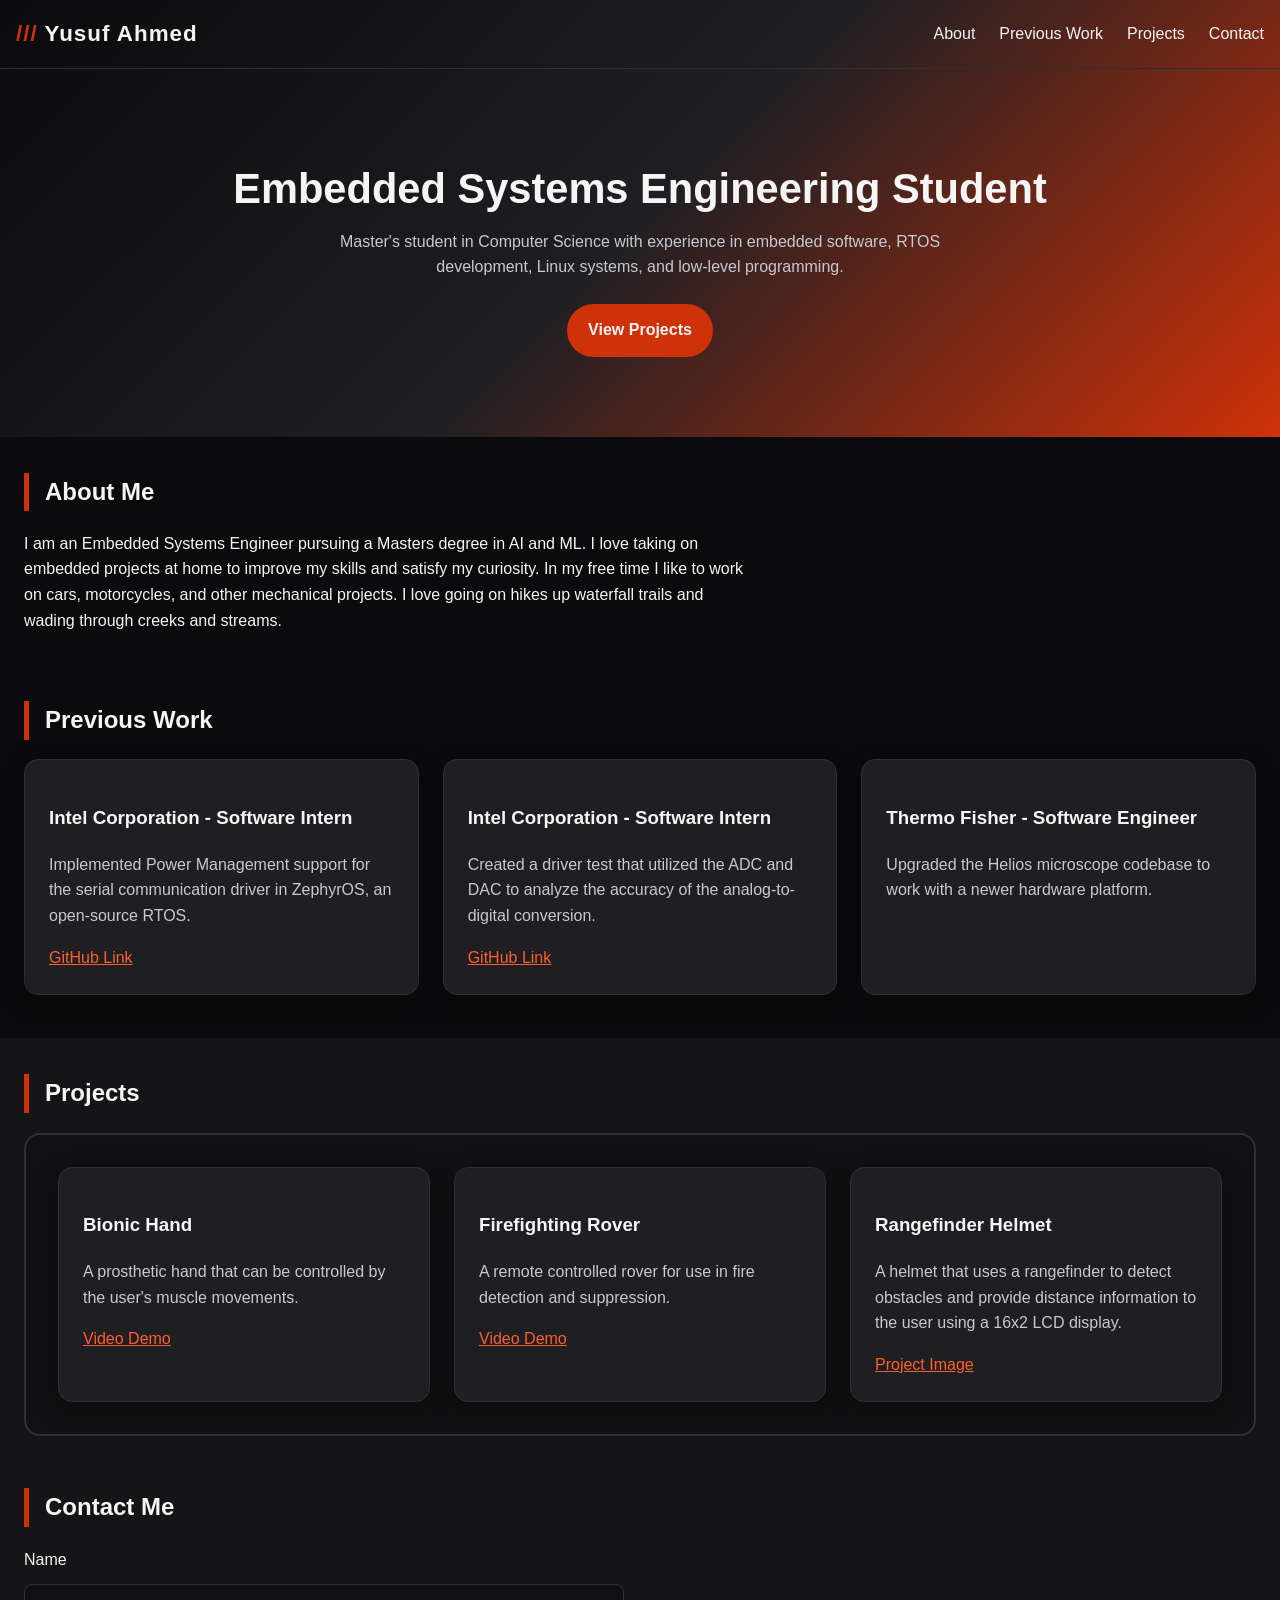
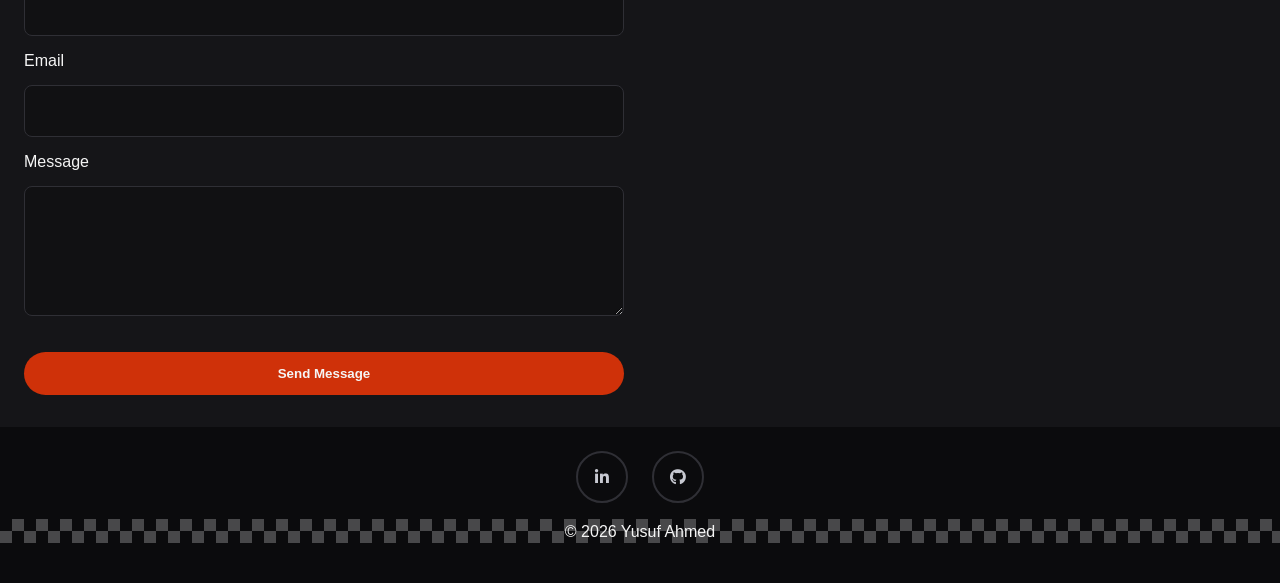
==== commit 10632589: "Finalizing project, cleaned some things up and filled out the README" ====
--- a/index.html
+++ b/index.html
@@ -82,7 +82,7 @@
           </article>
 
           <article class="card">
-            <h3>Thermo Fisher Scientific - Software Engineer</h3>
+            <h3>Thermo Fisher - Software Engineer</h3>
             <p>
               Upgraded the Helios microscope codebase to work with a newer
               hardware platform.
@@ -106,6 +106,12 @@
                 A prosthetic hand that can be controlled by the user's muscle
                 movements.
               </p>
+              <a
+                href="https://www.youtube.com/shorts/rv8qC4Os3sE?feature=share"
+                target="_blank"
+                rel="noopener noreferrer"
+                >Video Demo</a
+              >
             </article>
 
             <article class="card">
@@ -114,6 +120,12 @@
                 A remote controlled rover for use in fire detection and
                 suppression.
               </p>
+              <a
+                href="https://youtube.com/shorts/MWInEIsYn9Q?feature=share"
+                target="_blank"
+                rel="noopener noreferrer"
+                >Video Demo</a
+              >
             </article>
 
             <article class="card">
@@ -122,6 +134,12 @@
                 A helmet that uses a rangefinder to detect obstacles and provide
                 distance information to the user using a 16x2 LCD display.
               </p>
+              <a
+                href="https://media.discordapp.net/attachments/761772231910883368/1514068270603305111/IMG_20210530_094437.jpg?ex=6a2a0575&is=6a28b3f5&hm=637e0561ccd4fdb7fbcf3deea655eac6e36f8c8790686a24d03f3a54551948e9&=&format=webp&width=720&height=960"
+                target="_blank"
+                rel="noopener noreferrer"
+                >Project Image</a
+              >
             </article>
           </div>
         </div>
